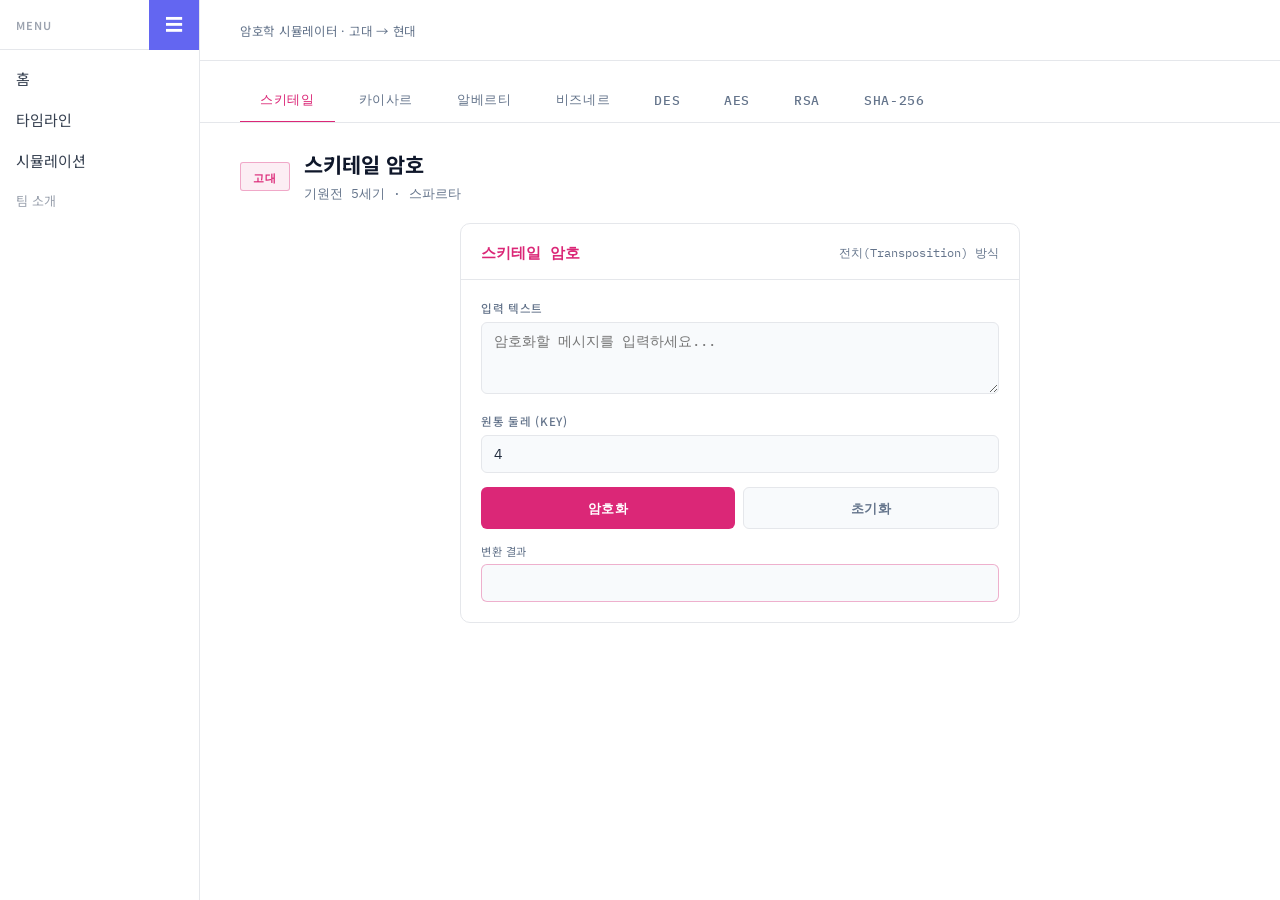
==== simulation.html @ 81104e20 "Add files via upload" ====
<!doctype html>
<html lang="ko">
  <head>
    <meta charset="UTF-8" />
    <meta name="viewport" content="width=device-width, initial-scale=1.0" />
    <title>암호화 시뮬레이터</title>
    <link rel="stylesheet" href="shared.css" />
    <link rel="stylesheet" href="simulation.css" />
    <style>
      /* cipher_simulation 내부는 page-body 안에서 자체 레이아웃 유지 */
      .page-body {
        display: block;
      }
      /* 기존 site-header는 sticky이므로 page-body 안에서도 정상 작동 */
    </style>
  </head>
  <body>
    <nav class="sidebar" id="sidebar">
      <div class="sidebar-top">
        <span class="sidebar-title">MENU</span>
        <button id="toggle-btn">☰</button>
      </div>
      <ul class="menu-list">
        <li><a href="index.html">홈</a></li>
        <li><a href="timeline.html">타임라인</a></li>
        <li><a href="simulation.html">시뮬레이션</a></li>
        <li class="team-tab"><a href="about.html">팀 소개</a></li>
      </ul>
    </nav>

    <div class="page-body" id="page-body">
      <header class="site-header">
        <p>암호학 시뮬레이터 · 고대 → 현대</p>
      </header>

      <nav class="tab-nav">
        <button class="tab-btn active" data-era="ancient" data-tab="tab-scytale">
          스키테일
        </button>
        <button class="tab-btn" data-era="ancient" data-tab="tab-caesar">
          카이사르
        </button>
        <button class="tab-btn" data-era="medieval" data-tab="tab-alberti">
          알베르티
        </button>
        <button class="tab-btn" data-era="medieval" data-tab="tab-vigenere">
          비즈네르
        </button>
        <button class="tab-btn" data-era="modern" data-tab="tab-des">
          DES
        </button>
        <button class="tab-btn" data-era="modern" data-tab="tab-aes">
          AES
        </button>
        <button class="tab-btn" data-era="modern" data-tab="tab-rsa">
          RSA
        </button>
        <button class="tab-btn" data-era="hash" data-tab="tab-sha">
          SHA-256
        </button>
      </nav>

      <!-- TAB 1 · 고대 암호 -->
            <section class="panel active" id="tab-scytale">
        <div class="panel-header">
          <span class="era-badge badge-ancient">고대</span>
          <div>
            <h2>스키테일 암호</h2>
            <span class="sub">기원전 5세기 · 스파르타</span>
          </div>
        </div>
        <div class="sim-solo">
          <div class="sim-card">
            <div class="sim-card-header">
              <h3 style="color: var(--ancient)">스키테일 암호</h3>
              <span class="sim-sub">전치(Transposition) 방식</span>
            </div>
            <div class="sim-card-body">
              <div class="field">
                <label>입력 텍스트</label>
                <textarea id="scytale-text" placeholder="암호화할 메시지를 입력하세요..."></textarea>
              </div>
              <div class="field">
                <label>원통 둘레 (Key)</label>
                <input type="number" id="scytale-key" value="4" min="2" />
              </div>
              <div class="btn-row">
                <button class="btn btn-run-ancient" onclick="encryptScytale()">암호화</button>
                <button class="btn btn-reset" onclick="resetScytale()">초기화</button>
              </div>
              <div>
                <div class="step-label">변환 결과</div>
                <div class="output-box highlight-ancient" id="scytale-output"></div>
              </div>
            </div>
          </div>
        </div>
      </section>

      <section class="panel" id="tab-caesar">
        <div class="panel-header">
          <span class="era-badge badge-ancient">고대</span>
          <div>
            <h2>카이사르 암호</h2>
            <span class="sub">기원전 58년 · 로마</span>
          </div>
        </div>
        <div class="sim-solo">
          <div class="sim-card">
            <div class="sim-card-header">
              <h3 style="color: var(--ancient)">카이사르 암호</h3>
              <span class="sim-sub">단일 치환(Substitution) 방식</span>
            </div>
            <div class="sim-card-body">
              <div class="field">
                <label>입력 텍스트 (영문)</label>
                <textarea id="caesar-text" placeholder="Encrypt your message..."></textarea>
              </div>
              <div class="field">
                <label>이동 값 (Shift · 1~25)</label>
                <input type="number" id="caesar-key" value="3" min="1" max="25" />
              </div>
              <div class="btn-row">
                <button class="btn btn-run-ancient" onclick="encryptCaesar()">암호화</button>
                <button class="btn btn-reset" onclick="resetCaesar()">초기화</button>
              </div>
              <div>
                <div class="step-label">변환 결과</div>
                <div class="output-box highlight-ancient" id="caesar-output"></div>
              </div>
            </div>
          </div>
        </div>
      </section>

      <!-- TAB 2 · 중세 암호 -->
                  <section class="panel" id="tab-alberti">
        <div id="albertiMount"></div>
      </section>

            <section class="panel" id="tab-vigenere">
        <div id="vigMount"></div>
      </section>

      <!-- TAB 3 · DES -->
      <section class="panel" id="tab-des">
        <div class="panel-header">
          <span class="era-badge badge-modern">대칭키</span>
          <div>
            <h2>DES 라운드 시뮬레이터</h2>
            <span class="sub">Data Encryption Standard · 1977</span>
          </div>
        </div>
        <div class="sim-grid" style="max-width: 800px">
          <div class="sim-card" style="grid-column: 1/-1">
            <div class="sim-card-header">
              <h3 style="color: var(--modern)">Feistel 구조 1라운드</h3>
            </div>
            <div class="sim-card-body">
              <div class="des-two-col">
                <div class="hex-cell">
                  <div class="hex-label">평문 데이터 (Hex 16자리 · 64bit)</div>
                  <div class="hex-field">
                    <input class="hex-input" type="text" id="des-data" maxlength="16" value="0123456789ABCDEF" />
                    <div class="hex-ghost" id="des-data-ghost"></div>
                  </div>
                </div>
                <div class="hex-cell">
                  <div class="hex-label">라운드 키 (Hex 12자리 · 48bit)</div>
                  <div class="hex-field">
                    <input class="hex-input" type="text" id="des-key" maxlength="12" value="132435465768" />
                    <div class="hex-ghost" id="des-key-ghost"></div>
                  </div>
                </div>
              </div>
              <div class="btn-row" style="max-width: 360px">
                <button class="btn btn-run-modern" onclick="runDESRound()">
                  암호화 실행
                </button>
                <button class="btn btn-reset" onclick="resetDES()">
                  초기화
                </button>
              </div>
              <div class="des-two-col">
                <div>
                  <div class="step-label">L0 (왼쪽 32비트)</div>
                  <div class="output-box highlight-modern" id="des-l0">—</div>
                </div>
                <div>
                  <div class="step-label">R0 (오른쪽 32비트)</div>
                  <div class="output-box highlight-modern" id="des-r0">—</div>
                </div>
              </div>
              <div>
                <div class="step-label">▼ R0 확장 (32→48bit Expansion)</div>
                <div class="output-box" id="des-expand">—</div>
              </div>
              <div>
                <div class="step-label">▼ 확장 R0 XOR 라운드 키 (48bit)</div>
                <div class="output-box" id="des-xor">—</div>
              </div>
              <div>
                <div class="step-label">▼ S-Box 치환 + P-Box 순열 (32bit)</div>
                <div class="output-box" id="des-sbox">—</div>
              </div>
              <div class="des-two-col">
                <div>
                  <div class="step-label">L1 (기존 R0 복사)</div>
                  <div class="output-box" id="des-l1">—</div>
                </div>
                <div>
                  <div class="step-label">R1 (L0 XOR S-Box 결과)</div>
                  <div class="output-box" id="des-r1">—</div>
                </div>
              </div>
              <div>
                <div class="step-label">1라운드 최종 결과 (Hex)</div>
                <div
                  class="output-box highlight-modern"
                  id="des-final"
                  style="font-weight: 700"
                >—</div>
              </div>
            </div>
          </div>
        </div>
      </section>

      <!-- TAB 4 · AES -->
      <section class="panel" id="tab-aes">
        <div class="panel-header">
          <span class="era-badge badge-modern">대칭키</span>
          <div>
            <h2>AES 라운드 시뮬레이터</h2>
            <span class="sub">Advanced Encryption Standard · 2001</span>
          </div>
        </div>
        <div class="sim-grid" style="max-width: 860px">
          <div class="sim-card" style="grid-column: 1/-1">
            <div class="sim-card-header">
              <h3 style="color: var(--modern)">4×4 State Matrix · 1라운드</h3>
            </div>
            <div class="sim-card-body">
              <div class="des-two-col">
                <div class="hex-cell">
                  <div class="hex-label">평문 데이터 (Hex 32자리 · 16byte)</div>
                  <div class="hex-field">
                    <input class="hex-input" type="text" id="aes-data" maxlength="32" value="00112233445566778899AABBCCDDEEFF" />
                    <div class="hex-ghost" id="aes-data-ghost"></div>
                  </div>
                </div>
                <div class="hex-cell">
                  <div class="hex-label">라운드 키 (Hex 32자리 · 16byte)</div>
                  <div class="hex-field">
                    <input class="hex-input" type="text" id="aes-key" maxlength="32" value="000102030405060708090A0B0C0D0E0F" />
                    <div class="hex-ghost" id="aes-key-ghost"></div>
                  </div>
                </div>
              </div>
              <div class="btn-row" style="max-width: 360px">
                <button class="btn btn-run-modern" onclick="runAESRound()">
                  암호화 실행
                </button>
                <button class="btn btn-reset" onclick="resetAES()">
                  초기화
                </button>
              </div>
              <div class="matrix-section">
                <div class="matrices-row">
                  <div class="matrix-box">
                    <div class="matrix-label">[0] 입력 State</div>
                    <div class="matrix-grid" id="aes-m-input"></div>
                  </div>
                  <div class="matrix-box">
                    <div class="matrix-label">[1] SubBytes</div>
                    <div class="matrix-grid" id="aes-m-sub"></div>
                  </div>
                </div>
                <div class="matrices-row">
                  <div class="matrix-box">
                    <div class="matrix-label">[2] ShiftRows</div>
                    <div class="matrix-grid" id="aes-m-shift"></div>
                  </div>
                  <div class="matrix-box">
                    <div class="matrix-label">[3] MixColumns</div>
                    <div class="matrix-grid" id="aes-m-mix"></div>
                  </div>
                </div>
                <div class="matrix-box" style="margin-top: 10px">
                  <div class="matrix-label" style="color: var(--modern)">
                    [4] AddRoundKey · 최종
                  </div>
                  <div class="matrix-grid" id="aes-m-roundkey"></div>
                </div>
              </div>
              <div>
                <div class="step-label">1라운드 출력 결과 (Hex)</div>
                <div
                  class="output-box highlight-modern"
                  id="aes-final"
                  style="font-weight: 700"
                >—</div>
              </div>
            </div>
          </div>
        </div>
      </section>

      <!-- TAB 5 · RSA -->
      <section class="panel" id="tab-rsa">
        <div class="panel-header">
          <span class="era-badge badge-modern">공개키</span>
          <div>
            <h2>RSA 암호화 시뮬레이터</h2>
            <span class="sub">Rivest–Shamir–Adleman · 1977</span>
          </div>
        </div>
        <div class="sim-grid" style="max-width: 720px">
          <div class="sim-card" style="grid-column: 1/-1">
            <div class="sim-card-header">
              <h3 style="color: var(--modern)">키 생성 + 암/복호화</h3>
            </div>
            <div class="sim-card-body">
              <div
                style="
                  background: var(--surface2);
                  border: 1px solid var(--border);
                  border-radius: 6px;
                  padding: 14px 16px;
                  font-family: 'IBM Plex Mono', monospace;
                  font-size: 0.8rem;
                  line-height: 1.9;
                  color: var(--text-dim);
                "
              >
                <span style="color: var(--text-muted)">공개키</span> (N, e) =
                (<span id="rsa-pub-N" style="color: var(--modern)">—</span>,
                <span id="rsa-pub-e" style="color: var(--modern)">—</span>)
                &nbsp;&nbsp;
                <span style="color: var(--text-muted)">개인키</span> (N, d) =
                (<span id="rsa-priv-N" style="color: var(--modern)">—</span>,
                <span id="rsa-priv-d" style="color: var(--modern)">—</span>)
              </div>
              <div class="field">
                <label>평문 입력</label>
                <input type="text" id="rsa-plain" value="Hello RSA" />
              </div>
              <div class="btn-row" style="max-width: 360px">
                <button class="btn btn-run-modern" onclick="runRSA()">
                  암호화 실행
                </button>
                <button class="btn btn-reset" onclick="resetRSA()">
                  초기화
                </button>
              </div>
              <div>
                <div class="step-label">1단계 · 유니코드 숫자 변환</div>
                <div class="output-box" id="rsa-step-ascii">—</div>
              </div>
              <div>
                <div class="step-label">2단계 · 암호화 (C = M^e mod N)</div>
                <div class="output-box" id="rsa-step-enc">—</div>
              </div>
              <div>
                <div class="step-label">3단계 · 복호화 (M = C^d mod N)</div>
                <div class="output-box" id="rsa-step-dec">—</div>
              </div>
              <div>
                <div class="step-label">4단계 · 복호화 완료</div>
                <div
                  class="output-box highlight-modern"
                  id="rsa-final"
                  style="font-weight: 700"
                >—</div>
              </div>
            </div>
          </div>
        </div>
      </section>

      <!-- TAB 6 · SHA-256 -->
      <section class="panel" id="tab-sha">
        <div class="panel-header">
          <span class="era-badge badge-hash">해시</span>
          <div>
            <h2>SHA-256 시뮬레이터</h2>
            <span class="sub">Secure Hash Algorithm · 2001</span>
          </div>
        </div>
        <div class="sim-grid" style="max-width: 800px">
          <div class="sim-card" style="grid-column: 1/-1">
            <div class="sim-card-header">
              <h3 style="color: var(--hash)">64라운드 압축 + 256bit 해시</h3>
            </div>
            <div class="sim-card-body">
              <div class="field">
                <label>해시할 메시지</label>
                <input type="text" id="sha-input" value="Hello SHA" />
              </div>
              <div class="btn-row" style="max-width: 360px">
                <button class="btn btn-run-hash" onclick="runSHA256()">
                  해시 실행
                </button>
                <button class="btn btn-reset" onclick="resetSHA()">
                  초기화
                </button>
              </div>
              <div>
                <div class="step-label">1단계 · 이진수 변환 (+ 1비트 패딩)</div>
                <div
                  class="output-box"
                  id="sha-bin"
                  style="
                    font-size: 0.72rem;
                    word-break: break-all;
                    max-height: 64px;
                    overflow: hidden;
                  "
                >—</div>
              </div>
              <div>
                <div class="step-label">2단계 · 512bit 패딩 완성</div>
                <div
                  class="output-box"
                  id="sha-padding"
                  style="
                    font-size: 0.65rem;
                    word-break: break-all;
                    max-height: 52px;
                    overflow: hidden;
                  "
                >—</div>
              </div>
              <div>
                <div class="step-label">
                  3단계 · 1라운드 후 레지스터 상태 (A~H)
                </div>
                <div class="reg-grid" id="sha-regs">
                  <div class="reg-box">
                    <div class="reg-name">A</div>
                    <div class="reg-val" id="sha-a">—</div>
                  </div>
                  <div class="reg-box">
                    <div class="reg-name">B</div>
                    <div class="reg-val" id="sha-b">—</div>
                  </div>
                  <div class="reg-box">
                    <div class="reg-name">C</div>
                    <div class="reg-val" id="sha-c">—</div>
                  </div>
                  <div class="reg-box">
                    <div class="reg-name">D</div>
                    <div class="reg-val" id="sha-d">—</div>
                  </div>
                  <div class="reg-box">
                    <div class="reg-name">E</div>
                    <div class="reg-val" id="sha-e">—</div>
                  </div>
                  <div class="reg-box">
                    <div class="reg-name">F</div>
                    <div class="reg-val" id="sha-f">—</div>
                  </div>
                  <div class="reg-box">
                    <div class="reg-name">G</div>
                    <div class="reg-val" id="sha-g">—</div>
                  </div>
                  <div class="reg-box">
                    <div class="reg-name">H</div>
                    <div class="reg-val" id="sha-h">—</div>
                  </div>
                </div>
              </div>
              <div>
                <div class="step-label">최종 256bit 해시 (64자 Hex)</div>
                <div
                  class="output-box highlight-hash"
                  id="sha-final"
                  style="font-weight: 700; word-break: break-all"
                >—</div>
              </div>
            </div>
          </div>
        </div>
      </section>

    </div>

    <script src="shared.js"></script>
    <script src="simulation.js"></script>
  </body>
</html>
---- shared.css ----
/* ── 공통 변수 / 리셋 ── */
:root {
  --accent: #6366f1;
  --accent-light: #eef2ff;
  --sidebar-width: 200px;
  --sidebar-collapsed-width: 56px;
}

*, *::before, *::after { box-sizing: border-box; }

body {
  font-family: 'Segoe UI', Tahoma, Geneva, Verdana, sans-serif;
  background-color: #ffffff;
  margin: 0;
  padding: 0;
  display: flex;
}

/* ── 사이드바 ── */
.sidebar {
  width: var(--sidebar-width);
  height: 100vh;
  background-color: #ffffff;
  border-right: 1px solid #e5e7eb;
  position: fixed;
  left: 0;
  top: 0;
  overflow: hidden;
  z-index: 200;
  transition: width 0.3s ease;
  flex-shrink: 0;
}
.sidebar.collapsed { width: var(--sidebar-collapsed-width); }
.sidebar.collapsed .menu-list { display: none !important; }
.sidebar.collapsed .sidebar-title { display: none; }

.sidebar-top {
  display: flex;
  align-items: center;
  justify-content: space-between;
  border-bottom: 1px solid #e5e7eb;
  height: 50px;
}
.sidebar-title {
  font-size: 11px;
  font-weight: 600;
  color: #9ca3af;
  letter-spacing: 0.1em;
  padding-left: 16px;
}
.sidebar.collapsed .sidebar-top { justify-content: center; }

#toggle-btn {
  background: var(--accent);
  color: white;
  border: none;
  width: 50px;
  height: 50px;
  font-size: 18px;
  cursor: pointer;
  transition: background 0.2s;
  flex-shrink: 0;
}
#toggle-btn:hover { background: #4f46e5; }
.sidebar.collapsed #toggle-btn { width: var(--sidebar-collapsed-width); }

.sidebar ul { list-style: none; padding: 8px 0; margin: 0; }
.sidebar a {
  padding: 10px 16px;
  text-decoration: none;
  font-size: 15px;
  color: #374151;
  display: block;
  transition: 0.2s;
}
.sidebar a:hover {
  background-color: var(--accent-light);
  padding-left: 22px;
  color: var(--accent);
}
.team-tab a { font-size: 13px; color: #9ca3af; }
.team-tab a:hover { color: var(--accent); }

/* ── 메인 콘텐츠 래퍼 ── */
.page-body {
  margin-left: var(--sidebar-width);
  width: calc(100% - var(--sidebar-width));
  min-height: 100vh;
  background: #ffffff;
  transition: margin-left 0.3s ease, width 0.3s ease;
}
.page-body.expanded {
  margin-left: var(--sidebar-collapsed-width);
  width: calc(100% - var(--sidebar-collapsed-width));
}

/* ── 반응형 ── */
@media (max-width: 768px) {
  .sidebar { width: var(--sidebar-collapsed-width); }
  .sidebar .menu-list { display: none; }
  .sidebar .sidebar-title { display: none; }
  .sidebar-top { justify-content: center; }
  #toggle-btn { width: var(--sidebar-collapsed-width); }

  .sidebar:not(.collapsed) { width: var(--sidebar-width); }
  .sidebar:not(.collapsed) .menu-list { display: block; }
  .sidebar:not(.collapsed) .sidebar-title { display: block; }
  .sidebar:not(.collapsed) #toggle-btn { width: 50px; }
  .sidebar:not(.collapsed) .sidebar-top { justify-content: space-between; }

  .page-body {
    margin-left: var(--sidebar-collapsed-width);
    width: calc(100% - var(--sidebar-collapsed-width));
  }
}
---- simulation.css ----
@import url('https://fonts.googleapis.com/css2?family=IBM+Plex+Mono:wght@400;600&family=Noto+Sans+KR:wght@400;500;700&display=swap');

/* ── simulation 전용 변수 ── */
:root {
  --bg: #ffffff;
  --surface: #ffffff;
  --surface2: #f8fafc;
  --border: #e5e7eb;
  --border2: #d1d5db;
  --text: #1e293b;
  --text-muted: #64748b;
  --text-dim: #475569;

  --ancient: #db2777;
  --medieval: #d97706;
  --modern: #059669;
  --hash: #6366f1;

  --ancient-bg: rgba(219, 39, 119, 0.08);
  --medieval-bg: rgba(217, 119, 6, 0.08);
  --modern-bg: rgba(5, 150, 105, 0.07);
  --hash-bg: rgba(99, 102, 241, 0.08);
}

*,
*::before,
*::after {
  box-sizing: border-box;
  margin: 0;
  padding: 0;
}

body {
  font-family: 'Noto Sans KR', sans-serif;
  background: var(--bg);
  color: var(--text);
  min-height: 100vh;
}

/* ── site-header (sticky, sidebar 너비 고려) ── */
.site-header {
  border-bottom: 1px solid var(--border);
  padding: 22px 40px 18px;
  display: flex;
  align-items: flex-end;
  gap: 20px;
  position: sticky;
  top: 0;
  background: rgba(255, 255, 255, 0.97);
  backdrop-filter: blur(12px);
  z-index: 100;
}
.site-header h1 {
  font-family: 'IBM Plex Mono', monospace;
  font-size: 1.05rem;
  font-weight: 600;
  letter-spacing: 0.04em;
  color: #0f172a;
}
.site-header p {
  font-size: 0.78rem;
  color: var(--text-muted);
  letter-spacing: 0.06em;
  text-transform: uppercase;
  padding-bottom: 2px;
}

/* ── 탭 네비 ── */
.tab-nav {
  display: flex;
  gap: 4px;
  padding: 20px 40px 0;
  border-bottom: 1px solid var(--border);
  overflow-x: auto;
  scrollbar-width: none;
}
.tab-nav::-webkit-scrollbar {
  display: none;
}

.tab-btn {
  padding: 10px 20px 12px;
  font-size: 0.8rem;
  font-weight: 500;
  font-family: 'IBM Plex Mono', monospace;
  letter-spacing: 0.05em;
  background: none;
  border: none;
  border-bottom: 2px solid transparent;
  color: var(--text-muted);
  cursor: pointer;
  white-space: nowrap;
  transition:
    color 0.2s,
    border-color 0.2s;
  margin-bottom: -1px;
}
.tab-btn:hover {
  color: var(--text-dim);
}
.tab-btn.active {
  color: #0f172a;
}

.tab-btn[data-era='ancient'].active {
  border-color: var(--ancient);
  color: var(--ancient);
}
.tab-btn[data-era='medieval'].active {
  border-color: var(--medieval);
  color: var(--medieval);
}
.tab-btn[data-era='modern'].active {
  border-color: var(--modern);
  color: var(--modern);
}
.tab-btn[data-era='hash'].active {
  border-color: var(--hash);
  color: var(--hash);
}

/* ── 패널 ── */
.panel {
  display: none;
  padding: 26px 40px;
}
.panel.active {
  display: block;
}

.panel-header {
  display: flex;
  align-items: center;
  gap: 14px;
  margin-bottom: 20px;
}

.era-badge {
  font-family: 'IBM Plex Mono', monospace;
  font-size: 0.68rem;
  font-weight: 600;
  letter-spacing: 0.1em;
  text-transform: uppercase;
  padding: 4px 12px;
  border-radius: 3px;
}
.badge-ancient {
  background: var(--ancient-bg);
  color: var(--ancient);
  border: 1px solid rgba(219, 39, 119, 0.35);
}
.badge-medieval {
  background: var(--medieval-bg);
  color: var(--medieval);
  border: 1px solid rgba(217, 119, 6, 0.35);
}
.badge-modern {
  background: var(--modern-bg);
  color: var(--modern);
  border: 1px solid rgba(16, 185, 129, 0.3);
}
.badge-hash {
  background: var(--hash-bg);
  color: var(--hash);
  border: 1px solid rgba(99, 102, 241, 0.35);
}

.panel-header h2 {
  font-size: 1.3rem;
  font-weight: 700;
  color: #0f172a;
}
.panel-header span.sub {
  font-size: 0.8rem;
  color: var(--text-muted);
  font-family: 'IBM Plex Mono', monospace;
}

/* ── 시뮬 그리드 ── */
.sim-grid {
  display: grid;
  grid-template-columns: repeat(auto-fit, minmax(340px, 1fr));
  gap: 20px;
}

.sim-card {
  background: var(--surface);
  border: 1px solid var(--border);
  border-radius: 10px;
  overflow: hidden;
  transition: border-color 0.2s;
}
.sim-card:hover {
  border-color: var(--border2);
}

.sim-card-header {
  padding: 16px 20px 14px;
  border-bottom: 1px solid var(--border);
  display: flex;
  align-items: center;
  justify-content: space-between;
}
.sim-card-header h3 {
  font-size: 0.92rem;
  font-weight: 600;
  font-family: 'IBM Plex Mono', monospace;
}
.sim-card-body {
  padding: 20px;
  display: flex;
  flex-direction: column;
  gap: 14px;
}

/* ── 폼 요소 ── */
.field label {
  display: block;
  font-size: 0.72rem;
  font-weight: 500;
  letter-spacing: 0.06em;
  text-transform: uppercase;
  color: var(--text-muted);
  margin-bottom: 6px;
}
.field input[type='text'],
.field input[type='number'],
.field textarea {
  width: 100%;
  background: var(--surface2);
  border: 1px solid var(--border);
  border-radius: 6px;
  padding: 9px 12px;
  font-family: 'IBM Plex Mono', monospace;
  font-size: 0.85rem;
  color: var(--text);
  outline: none;
  transition: border-color 0.2s;
}
.field input:focus,
.field textarea:focus {
  border-color: var(--border2);
}
.field textarea {
  resize: vertical;
  min-height: 72px;
}

.slider-row {
  display: flex;
  align-items: center;
  gap: 12px;
}
.slider-row input[type='range'] {
  flex: 1;
  accent-color: var(--medieval);
}
.slider-val {
  font-family: 'IBM Plex Mono', monospace;
  font-size: 0.9rem;
  font-weight: 600;
  color: var(--medieval);
  min-width: 28px;
  text-align: right;
}

/* 버튼 */
.btn-row {
  display: flex;
  gap: 8px;
}
.btn {
  flex: 1;
  padding: 9px 0;
  font-size: 0.8rem;
  font-weight: 600;
  font-family: 'IBM Plex Mono', monospace;
  letter-spacing: 0.04em;
  border: none;
  border-radius: 6px;
  cursor: pointer;
  transition: opacity 0.15s;
}
.btn:hover {
  opacity: 0.85;
}
.btn-run-ancient {
  background: var(--ancient);
  color: #fff;
}
.btn-run-medieval {
  background: var(--medieval);
  color: #fff;
}
.btn-run-modern {
  background: var(--modern);
  color: #fff;
}
.btn-run-hash {
  background: var(--hash);
  color: #fff;
}
.btn-reset {
  background: var(--surface2);
  color: var(--text-muted);
  border: 1px solid var(--border);
}

/* 결과 출력 */
.output-box {
  background: var(--surface2);
  border: 1px solid var(--border);
  border-radius: 6px;
  padding: 10px 14px;
  font-family: 'IBM Plex Mono', monospace;
  font-size: 0.82rem;
  min-height: 38px;
  word-break: break-all;
  white-space: pre-wrap;
  line-height: 1.6;
  color: var(--text-dim);
}
.output-box.highlight-ancient {
  color: var(--ancient);
  border-color: rgba(219, 39, 119, 0.35);
}
.output-box.highlight-medieval {
  color: var(--medieval);
  border-color: rgba(217, 119, 6, 0.35);
}
.output-box.highlight-modern {
  color: var(--modern);
  border-color: rgba(16, 185, 129, 0.3);
}
.output-box.highlight-hash {
  color: var(--hash);
  border-color: rgba(99, 102, 241, 0.35);
}

.step-label {
  font-size: 0.7rem;
  color: var(--text-muted);
  letter-spacing: 0.05em;
  text-transform: uppercase;
  margin-bottom: 5px;
}

/* ── 단일 카드 (스키테일 · 카이사르) ── */
.sim-sub {
  font-size: 0.72rem;
  color: var(--text-muted);
  font-family: 'IBM Plex Mono', monospace;
}
.sim-solo {
  max-width: 560px;
  margin: 0 auto;
}

/* ── 중세: 조정(좌) | 시각화(우) 2단 레이아웃 ── */
.med-split {
  display: grid;
  grid-template-columns: minmax(280px, 340px) 1fr;
  gap: 24px;
  align-items: stretch;
}
.med-controls {
  background: var(--surface);
  border: 1.5px solid var(--border);
  border-radius: 12px;
  padding: 24px;
  display: flex;
  flex-direction: column;
  gap: 14px;
}
.med-viz {
  background: var(--medieval-bg);
  border: 1.5px solid var(--border);
  border-radius: 12px;
  padding: 24px;
  display: flex;
  align-items: center;
  justify-content: center;
}
.med-viz-table {
  align-items: flex-start;
}
.demo-title {
  font-size: 0.72rem;
  font-weight: 600;
  letter-spacing: 0.1em;
  text-transform: uppercase;
  color: var(--text-muted);
}
.demo-label {
  font-size: 0.78rem;
  color: var(--text-muted);
  margin-bottom: 4px;
}
.demo-input {
  width: 100%;
  padding: 9px 13px;
  border: 1.5px solid var(--border);
  border-radius: 8px;
  font-size: 0.9rem;
  color: var(--text);
  background: #fff;
  outline: none;
  transition: border-color 0.2s;
  font-family: 'IBM Plex Mono', monospace;
  box-sizing: border-box;
}
.demo-input:focus {
  border-color: var(--medieval);
}
.demo-slider-row {
  display: flex;
  align-items: center;
  gap: 12px;
}
.demo-slider-row input[type='range'] {
  flex: 1;
  accent-color: var(--medieval);
}
.demo-slider-val {
  font-size: 0.9rem;
  font-weight: 600;
  color: var(--medieval);
  min-width: 26px;
  text-align: center;
  font-family: 'IBM Plex Mono', monospace;
}
.demo-output-box {
  background: #fff;
  border: 1.5px solid #f0c98a;
  border-radius: 8px;
  padding: 11px 14px;
  font-family: 'IBM Plex Mono', monospace;
  font-size: 0.95rem;
  color: #92400e;
  letter-spacing: 0.08em;
  min-height: 42px;
  word-break: break-all;
  line-height: 1.6;
}
.vig-map {
  font-family: 'IBM Plex Mono', monospace;
  font-size: 0.76rem;
  color: var(--text-dim);
  background: #fff;
  border: 1px solid var(--border);
  border-radius: 6px;
  padding: 9px 12px;
  word-break: break-all;
}

/* 알베르티 디스크 (시각화 우측) */
.alberti-disk {
  display: flex;
  justify-content: center;
  margin: 0;
}
.disk-wrap {
  position: relative;
  width: 280px;
  height: 280px;
}
.disk-wrap::before {
  content: '';
  position: absolute;
  top: -3px;
  left: 50%;
  transform: translateX(-50%);
  border-left: 8px solid transparent;
  border-right: 8px solid transparent;
  border-top: 12px solid #b45309;
  z-index: 3;
}
#outerDisk {
  position: absolute;
  inset: 0;
  border-radius: 50%;
  background: #fef3c7;
  border: 2px solid rgba(217, 119, 6, 0.45);
}
#innerDisk {
  position: absolute;
  top: 52px;
  left: 52px;
  width: 176px;
  height: 176px;
  border-radius: 50%;
  background: #fff;
  border: 2px solid var(--medieval);
  transition: transform 0.4s ease;
}

/* 비즈네르 타뷸라 렉타 (full-width · 행/열/칸 하이라이트) */
.vigenere-table-wrap {
  width: 100%;
  margin-top: 0;
}
.vigenere-table-wrap h3 {
  font-size: 0.74rem;
  font-weight: 600;
  color: var(--text-muted);
  letter-spacing: 0.1em;
  text-transform: uppercase;
  margin-bottom: 6px;
}
.vtable {
  border-collapse: collapse;
  width: 100%;
  table-layout: fixed;
  font-family: 'IBM Plex Mono', monospace;
}
.vtable td {
  text-align: center;
  padding: 0;
  font-size: 0.62rem;
  line-height: 1.12;
  color: var(--text-dim);
  border: 1px solid #f3e6cf;
}
.vtable td.header {
  background: #fdf3e3;
  color: #92400e;
  font-weight: 700;
  border-color: #f0d9ad;
}
.vtable td.corner {
  background: #fbe9cd;
}
.vtable td.col-hl {
  background: #fdeecd;
  color: #92400e;
}
.vtable td.row-hl {
  background: #faecd2;
  color: #92400e;
}
.vtable td.highlight {
  background: var(--medieval);
  color: #fff;
  font-weight: 700;
  outline: 2px solid #b45309;
  outline-offset: -1px;
}

@media (max-width: 860px) {
  .med-split {
    grid-template-columns: 1fr;
  }
}

/* AES 행렬 */
.matrix-section {
  margin-top: 4px;
}
.matrix-label {
  font-size: 0.68rem;
  color: var(--text-muted);
  letter-spacing: 0.05em;
  text-transform: uppercase;
  margin-bottom: 6px;
}
.matrices-row {
  display: grid;
  grid-template-columns: repeat(2, 1fr);
  gap: 10px;
  margin-bottom: 10px;
}
.matrix-title-sm {
  font-size: 0.63rem;
  color: var(--text-muted);
  font-family: 'IBM Plex Mono', monospace;
  letter-spacing: 0.04em;
  margin-bottom: 4px;
}
.matrix-grid {
  display: grid;
  grid-template-columns: repeat(4, 1fr);
  gap: 3px;
}
.m-cell {
  background: var(--surface2);
  border: 1px solid var(--border);
  padding: 5px 2px;
  text-align: center;
  font-family: 'IBM Plex Mono', monospace;
  font-size: 0.7rem;
  border-radius: 3px;
  color: var(--text-dim);
}
.m-cell.hl {
  background: rgba(5, 150, 105, 0.08);
  color: var(--modern);
  border-color: rgba(5, 150, 105, 0.3);
}

/* DES 2열 그리드 */
.des-two-col {
  display: grid;
  grid-template-columns: 1fr 1fr;
  gap: 10px;
}

/* SHA 레지스터 그리드 */
.reg-grid {
  display: grid;
  grid-template-columns: repeat(4, 1fr);
  gap: 6px;
}
.reg-box {
  background: var(--surface2);
  border: 1px solid var(--border);
  border-radius: 5px;
  padding: 8px 4px;
  text-align: center;
}
.reg-name {
  font-size: 0.65rem;
  color: var(--text-muted);
  font-family: 'IBM Plex Mono', monospace;
  margin-bottom: 3px;
}
.reg-val {
  font-size: 0.7rem;
  font-family: 'IBM Plex Mono', monospace;
  color: var(--hash);
}

/* ── 반응형 ── */
@media (max-width: 700px) {
  .site-header {
    padding: 20px;
  }
  .tab-nav {
    padding: 16px 20px 0;
  }
  .panel {
    padding: 24px 16px;
  }
  .sim-grid {
    grid-template-columns: 1fr;
  }
  .matrices-row {
    grid-template-columns: 1fr;
  }
  .des-two-col {
    grid-template-columns: 1fr;
  }
}

/* ── DES·AES Hex 입력 가이드 (필요 글자수만큼 회색 중간점) ── */
.hex-cell {
  display: flex;
  flex-direction: column;
}
.hex-label {
  font-size: 0.72rem;
  font-weight: 500;
  letter-spacing: 0.06em;
  text-transform: uppercase;
  color: var(--text-muted);
  margin-bottom: 6px;
}
.hex-field {
  position: relative;
}
.hex-input,
.hex-ghost {
  width: 100%;
  height: 40px;
  box-sizing: border-box;
  padding: 0 13px;
  border: 1px solid var(--border);
  border-radius: 6px;
  font-family: 'IBM Plex Mono', monospace;
  font-size: 0.85rem;
  letter-spacing: 0;
}
.hex-input {
  background: var(--surface2);
  color: transparent;
  caret-color: var(--modern);
  line-height: 40px;
  outline: none;
  transition: border-color 0.2s;
  position: relative;
  z-index: 1;
}
.hex-input:focus {
  border-color: var(--modern);
}
.hex-ghost {
  position: absolute;
  inset: 0;
  border-color: transparent;
  background: transparent;
  display: flex;
  align-items: center;
  white-space: pre;
  overflow: hidden;
  pointer-events: none;
  z-index: 2;
}
.hex-ghost .hx-c {
  color: var(--text);
}
.hex-ghost .hx-d {
  color: #cbd5e1;
}

/* ── 중세 시뮬레이터 초기화 버튼 (조정 박스 왼쪽 맨 아래) ── */
.med-reset {
  margin-top: auto;
  align-self: flex-start;
  padding: 8px 16px;
  font-size: 0.8rem;
  font-weight: 500;
  font-family: 'IBM Plex Mono', monospace;
  color: var(--text-muted);
  background: var(--surface2);
  border: 1px solid var(--border);
  border-radius: 6px;
  cursor: pointer;
  transition: border-color 0.2s, color 0.2s;
}
.med-reset:hover {
  border-color: var(--text-muted);
  color: var(--text);
}
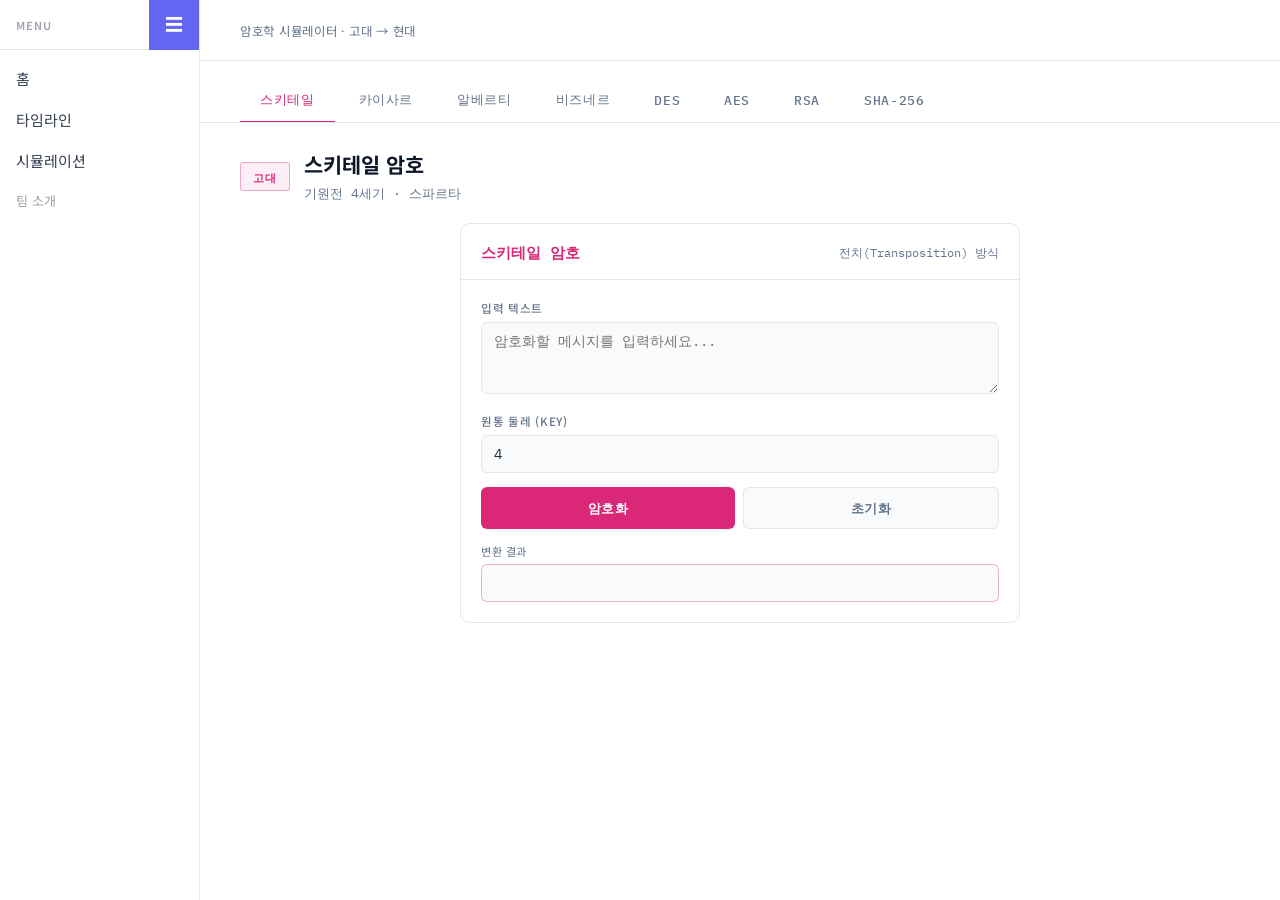
==== commit e7334c2c: "Update simulation.html" ====
--- a/simulation.html
+++ b/simulation.html
@@ -34,7 +34,11 @@
       </header>
 
       <nav class="tab-nav">
-        <button class="tab-btn active" data-era="ancient" data-tab="tab-scytale">
+        <button
+          class="tab-btn active"
+          data-era="ancient"
+          data-tab="tab-scytale"
+        >
           스키테일
         </button>
         <button class="tab-btn" data-era="ancient" data-tab="tab-caesar">
@@ -61,12 +65,12 @@
       </nav>
 
       <!-- TAB 1 · 고대 암호 -->
-            <section class="panel active" id="tab-scytale">
+      <section class="panel active" id="tab-scytale">
         <div class="panel-header">
           <span class="era-badge badge-ancient">고대</span>
           <div>
             <h2>스키테일 암호</h2>
-            <span class="sub">기원전 5세기 · 스파르타</span>
+            <span class="sub">기원전 4세기 · 스파르타</span>
           </div>
         </div>
         <div class="sim-solo">
@@ -78,19 +82,29 @@
             <div class="sim-card-body">
               <div class="field">
                 <label>입력 텍스트</label>
-                <textarea id="scytale-text" placeholder="암호화할 메시지를 입력하세요..."></textarea>
+                <textarea
+                  id="scytale-text"
+                  placeholder="암호화할 메시지를 입력하세요..."
+                ></textarea>
               </div>
               <div class="field">
                 <label>원통 둘레 (Key)</label>
                 <input type="number" id="scytale-key" value="4" min="2" />
               </div>
               <div class="btn-row">
-                <button class="btn btn-run-ancient" onclick="encryptScytale()">암호화</button>
-                <button class="btn btn-reset" onclick="resetScytale()">초기화</button>
+                <button class="btn btn-run-ancient" onclick="encryptScytale()">
+                  암호화
+                </button>
+                <button class="btn btn-reset" onclick="resetScytale()">
+                  초기화
+                </button>
               </div>
               <div>
                 <div class="step-label">변환 결과</div>
-                <div class="output-box highlight-ancient" id="scytale-output"></div>
+                <div
+                  class="output-box highlight-ancient"
+                  id="scytale-output"
+                ></div>
               </div>
             </div>
           </div>
@@ -102,7 +116,7 @@
           <span class="era-badge badge-ancient">고대</span>
           <div>
             <h2>카이사르 암호</h2>
-            <span class="sub">기원전 58년 · 로마</span>
+            <span class="sub">BC 1세기 · 로마</span>
           </div>
         </div>
         <div class="sim-solo">
@@ -114,19 +128,35 @@
             <div class="sim-card-body">
               <div class="field">
                 <label>입력 텍스트 (영문)</label>
-                <textarea id="caesar-text" placeholder="Encrypt your message..."></textarea>
+                <textarea
+                  id="caesar-text"
+                  placeholder="암호화할 메시지를 입력하세요..."
+                ></textarea>
               </div>
               <div class="field">
                 <label>이동 값 (Shift · 1~25)</label>
-                <input type="number" id="caesar-key" value="3" min="1" max="25" />
+                <input
+                  type="number"
+                  id="caesar-key"
+                  value="3"
+                  min="1"
+                  max="25"
+                />
               </div>
               <div class="btn-row">
-                <button class="btn btn-run-ancient" onclick="encryptCaesar()">암호화</button>
-                <button class="btn btn-reset" onclick="resetCaesar()">초기화</button>
+                <button class="btn btn-run-ancient" onclick="encryptCaesar()">
+                  암호화
+                </button>
+                <button class="btn btn-reset" onclick="resetCaesar()">
+                  초기화
+                </button>
               </div>
               <div>
                 <div class="step-label">변환 결과</div>
-                <div class="output-box highlight-ancient" id="caesar-output"></div>
+                <div
+                  class="output-box highlight-ancient"
+                  id="caesar-output"
+                ></div>
               </div>
             </div>
           </div>
@@ -134,11 +164,11 @@
       </section>
 
       <!-- TAB 2 · 중세 암호 -->
-                  <section class="panel" id="tab-alberti">
+      <section class="panel" id="tab-alberti">
         <div id="albertiMount"></div>
       </section>
 
-            <section class="panel" id="tab-vigenere">
+      <section class="panel" id="tab-vigenere">
         <div id="vigMount"></div>
       </section>
 
@@ -161,14 +191,26 @@
                 <div class="hex-cell">
                   <div class="hex-label">평문 데이터 (Hex 16자리 · 64bit)</div>
                   <div class="hex-field">
-                    <input class="hex-input" type="text" id="des-data" maxlength="16" value="0123456789ABCDEF" />
+                    <input
+                      class="hex-input"
+                      type="text"
+                      id="des-data"
+                      maxlength="16"
+                      value="0123456789ABCDEF"
+                    />
                     <div class="hex-ghost" id="des-data-ghost"></div>
                   </div>
                 </div>
                 <div class="hex-cell">
                   <div class="hex-label">라운드 키 (Hex 12자리 · 48bit)</div>
                   <div class="hex-field">
-                    <input class="hex-input" type="text" id="des-key" maxlength="12" value="132435465768" />
+                    <input
+                      class="hex-input"
+                      type="text"
+                      id="des-key"
+                      maxlength="12"
+                      value="132435465768"
+                    />
                     <div class="hex-ghost" id="des-key-ghost"></div>
                   </div>
                 </div>
@@ -219,7 +261,9 @@
                   class="output-box highlight-modern"
                   id="des-final"
                   style="font-weight: 700"
-                >—</div>
+                >
+                  —
+                </div>
               </div>
             </div>
           </div>
@@ -245,14 +289,26 @@
                 <div class="hex-cell">
                   <div class="hex-label">평문 데이터 (Hex 32자리 · 16byte)</div>
                   <div class="hex-field">
-                    <input class="hex-input" type="text" id="aes-data" maxlength="32" value="00112233445566778899AABBCCDDEEFF" />
+                    <input
+                      class="hex-input"
+                      type="text"
+                      id="aes-data"
+                      maxlength="32"
+                      value="00112233445566778899AABBCCDDEEFF"
+                    />
                     <div class="hex-ghost" id="aes-data-ghost"></div>
                   </div>
                 </div>
                 <div class="hex-cell">
                   <div class="hex-label">라운드 키 (Hex 32자리 · 16byte)</div>
                   <div class="hex-field">
-                    <input class="hex-input" type="text" id="aes-key" maxlength="32" value="000102030405060708090A0B0C0D0E0F" />
+                    <input
+                      class="hex-input"
+                      type="text"
+                      id="aes-key"
+                      maxlength="32"
+                      value="000102030405060708090A0B0C0D0E0F"
+                    />
                     <div class="hex-ghost" id="aes-key-ghost"></div>
                   </div>
                 </div>
@@ -299,7 +355,9 @@
                   class="output-box highlight-modern"
                   id="aes-final"
                   style="font-weight: 700"
-                >—</div>
+                >
+                  —
+                </div>
               </div>
             </div>
           </div>
@@ -371,7 +429,9 @@
                   class="output-box highlight-modern"
                   id="rsa-final"
                   style="font-weight: 700"
-                >—</div>
+                >
+                  —
+                </div>
               </div>
             </div>
           </div>
@@ -416,7 +476,9 @@
                     max-height: 64px;
                     overflow: hidden;
                   "
-                >—</div>
+                >
+                  —
+                </div>
               </div>
               <div>
                 <div class="step-label">2단계 · 512bit 패딩 완성</div>
@@ -429,7 +491,9 @@
                     max-height: 52px;
                     overflow: hidden;
                   "
-                >—</div>
+                >
+                  —
+                </div>
               </div>
               <div>
                 <div class="step-label">
@@ -476,13 +540,14 @@
                   class="output-box highlight-hash"
                   id="sha-final"
                   style="font-weight: 700; word-break: break-all"
-                >—</div>
-              </div>
-            </div>
-          </div>
-        </div>
-      </section>
-
+                >
+                  —
+                </div>
+              </div>
+            </div>
+          </div>
+        </div>
+      </section>
     </div>
 
     <script src="shared.js"></script>
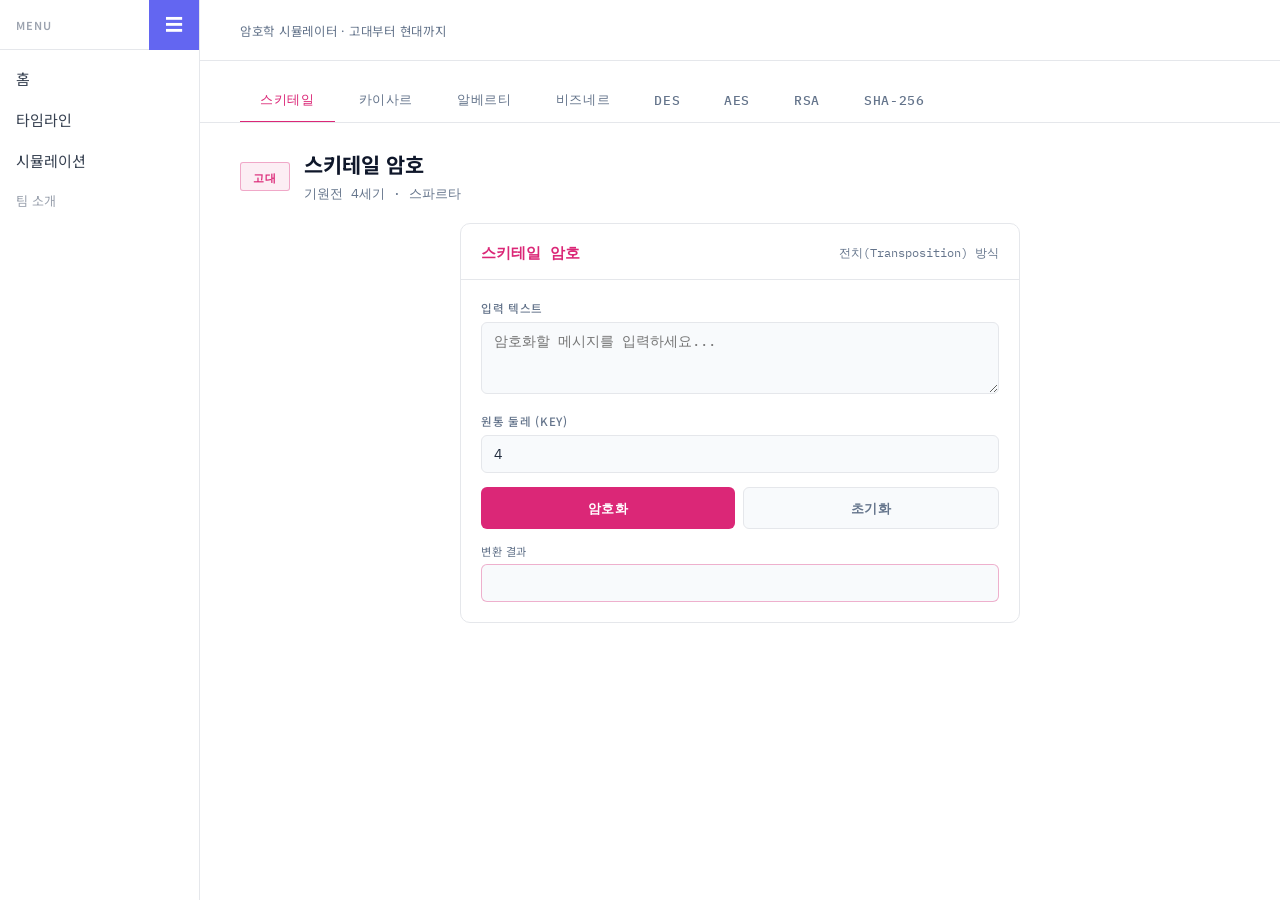
==== commit 71503564: "Update simulation.html" ====
--- a/simulation.html
+++ b/simulation.html
@@ -30,7 +30,7 @@
 
     <div class="page-body" id="page-body">
       <header class="site-header">
-        <p>암호학 시뮬레이터 · 고대 → 현대</p>
+        <p>암호학 시뮬레이터 · 고대부터 현대까지</p>
       </header>
 
       <nav class="tab-nav">
@@ -261,9 +261,7 @@
                   class="output-box highlight-modern"
                   id="des-final"
                   style="font-weight: 700"
-                >
-                  —
-                </div>
+                >—</div>
               </div>
             </div>
           </div>
@@ -429,9 +427,7 @@
                   class="output-box highlight-modern"
                   id="rsa-final"
                   style="font-weight: 700"
-                >
-                  —
-                </div>
+                >—</div>
               </div>
             </div>
           </div>
@@ -476,9 +472,7 @@
                     max-height: 64px;
                     overflow: hidden;
                   "
-                >
-                  —
-                </div>
+                >—</div>
               </div>
               <div>
                 <div class="step-label">2단계 · 512bit 패딩 완성</div>
@@ -491,9 +485,7 @@
                     max-height: 52px;
                     overflow: hidden;
                   "
-                >
-                  —
-                </div>
+                >—</div>
               </div>
               <div>
                 <div class="step-label">
@@ -540,9 +532,7 @@
                   class="output-box highlight-hash"
                   id="sha-final"
                   style="font-weight: 700; word-break: break-all"
-                >
-                  —
-                </div>
+                >—</div>
               </div>
             </div>
           </div>
